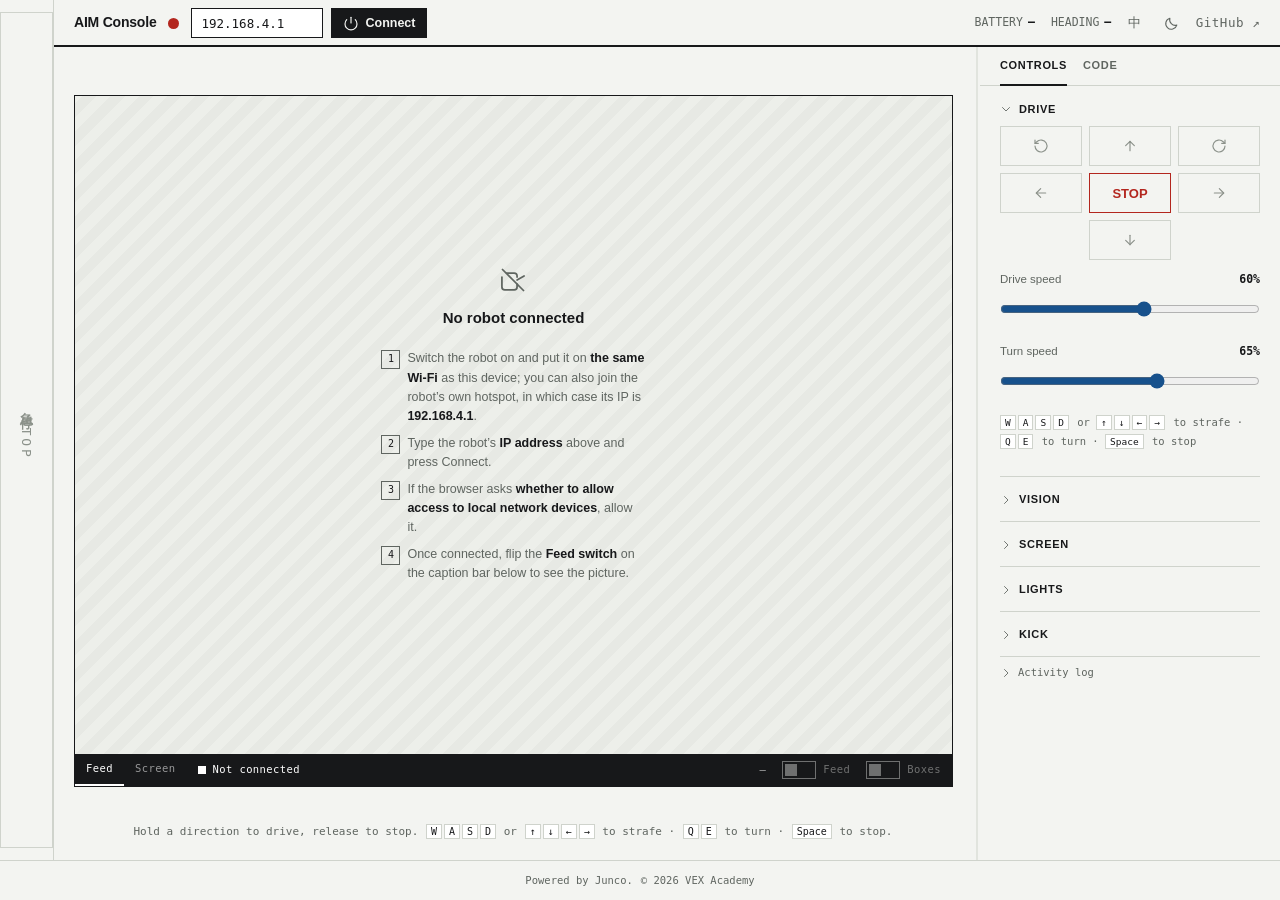
==== index.html @ 2e4348bf "feat: 连接状态改用状态球显示 - 11px 状态球：红=断开、黄闪=连接中、绿=已连接，新增 --wait / --ok token - 文字移入 .sr 视觉隐藏并同步到 title，读屏与悬" ====
<!DOCTYPE html>
<html lang="zh-CN">
<meta charset="utf-8">
<meta name="viewport" content="width=device-width, initial-scale=1, viewport-fit=cover">
<title>AIM 控制台</title>
<meta name="description" content="浏览器直连 VEX AIM 机器人的局域网控制台，无需服务器。">
<link rel="icon" href="data:image/svg+xml,<svg xmlns='http://www.w3.org/2000/svg' viewBox='0 0 16 16'><rect width='16' height='16' fill='%23F3F4F1'/><rect x='2.5' y='3.5' width='11' height='8' fill='none' stroke='%2317181A'/><rect x='2.5' y='11.5' width='11' height='2' fill='%2317518C'/></svg>">

<script>
  /* Stamped before the first paint, so the page never flashes the wrong stock. The
     stored choice wins; with none, the system preference decides. */
  try {
    document.documentElement.dataset.theme = localStorage.getItem('aimTheme')
      || (matchMedia('(prefers-color-scheme: dark)').matches ? 'dark' : 'light');
  } catch (e) { document.documentElement.dataset.theme = 'light'; }
</script>

<link rel="stylesheet" href="css/base.css">
<link rel="stylesheet" href="css/header.css">
<link rel="stylesheet" href="css/plate.css">
<link rel="stylesheet" href="css/rail.css">
<link rel="stylesheet" href="css/responsive.css">

<svg width="0" height="0" style="position:absolute" aria-hidden="true"><defs>
  <g id="i-arrow"><path d="M12 19V5"/><path d="M5.5 11.5 12 5l6.5 6.5"/></g>
  <g id="i-ccw"><path d="M3 12a9 9 0 1 0 2.64-6.36L3 8"/><path d="M3 3v5h5"/></g>
  <g id="i-cw"><path d="M21 12a9 9 0 1 1-2.64-6.36L21 8"/><path d="M21 3v5h-5"/></g>
  <g id="i-video"><rect x="2.5" y="6" width="13" height="12" rx="2.5"/><path d="m21.5 8.5-6 3.5 6 3.5z"/></g>
  <g id="i-video-off"><path d="M15.5 15.5V18a2.5 2.5 0 0 1-2.5 2.5H5A2.5 2.5 0 0 1 2.5 18V9.5"/>
    <path d="M6.5 6h6.5A2.5 2.5 0 0 1 15.5 8.5v1"/><path d="m21.5 8.5-6 3.5"/><path d="M3 3l18 18"/></g>
  <g id="i-power"><path d="M12 3.5v8.5"/><path d="M18.4 7a9 9 0 1 1-12.8 0"/></g>
  <g id="i-zap"><path d="M13 2.5 4.5 14H11l-.5 7.5L19 10h-6.5z"/></g>
  <g id="i-bulb"><path d="M9.5 18.5h5"/><path d="M10.5 21.5h3"/>
    <path d="M12 2.5a6 6 0 0 0-3.4 10.9c.5.4.9 1 .9 1.7v.4h5v-.4c0-.7.4-1.3.9-1.7A6 6 0 0 0 12 2.5z"/></g>
  <g id="i-chevron"><path d="m9 5 7 7-7 7"/></g>
  <g id="i-play"><path d="M6.5 4.5 19 12 6.5 19.5z"/></g>
  <g id="i-copy"><rect x="9" y="9" width="11.5" height="11.5" rx="2"/>
    <path d="M15 6.5V5.5a2 2 0 0 0-2-2H5.5a2 2 0 0 0-2 2V13a2 2 0 0 0 2 2h1"/></g>
  <g id="i-expand"><path d="M14.5 3.5h6v6"/><path d="M20.5 3.5 13 11"/>
    <path d="M9.5 20.5h-6v-6"/><path d="M3.5 20.5 11 13"/></g>
  <g id="i-shrink"><path d="M20.5 9.5h-6v-6"/><path d="M14.5 9.5 21.5 2.5"/>
    <path d="M3.5 14.5h6v6"/><path d="M9.5 14.5 2.5 21.5"/></g>
  <g id="i-moon"><path d="M20.5 14.6A9 9 0 0 1 9.4 3.5a9 9 0 1 0 11.1 11.1z"/></g>
  <g id="i-sun"><circle cx="12" cy="12" r="4.3"/><path d="M12 2.5v2.2M12 19.3v2.2"/>
    <path d="M2.5 12h2.2M19.3 12h2.2"/><path d="M5.3 5.3l1.6 1.6M17.1 17.1l1.6 1.6"/>
    <path d="M18.7 5.3l-1.6 1.6M6.9 17.1l-1.6 1.6"/></g>
  <g id="i-warn"><path d="M12 3.5 1.8 20.5h20.4z"/><path d="M12 9.5v5"/><path d="M12 17.6v.1"/></g>
</defs></svg>

<div class="alert" id="alert" role="alert">
  <svg viewBox="0 0 24 24"><use href="#i-warn"/></svg>
  <div id="alertBody"></div>
</div>

<div class="sheet">
  <div class="shoulder">
    <button id="estop" class="need" disabled aria-label="急停：立即停止所有运动">
      <span data-i18n-keep>急停</span><u data-i18n-keep>STOP</u>
    </button>
  </div>

  <div class="page">
    <header>
      <span class="title">AIM 控制台</span>
      <span class="ball" id="stateBall" role="status" title="未连接"><span class="sr" id="stateText">未连接</span></span>

      <div class="field">
        <span class="host" id="hostLabel"></span>
        <input type="text" id="ip" placeholder="192.168.4.1" value="192.168.4.1"
               inputmode="decimal" autocomplete="off" spellcheck="false" aria-label="机器人 IP 地址">
        <button class="btn solid" id="connect"><svg class="icon" viewBox="0 0 24 24"><use href="#i-power"/></svg>连接</button>
        <button class="btn quiet" id="disconnect" disabled>断开</button>
      </div>

      <div class="readout">
        <span class="m"><u>电量</u><b id="battery">—</b></span>
        <span class="m"><u>朝向</u><b id="heading">—</b></span>
      </div>

      <button class="hbtn" id="langBtn" type="button">EN</button>
      <button class="hbtn" id="themeBtn" type="button">
        <svg class="icon" viewBox="0 0 24 24"><use href="#i-moon" id="themeIcon"/></svg></button>
      <a class="ghl" href="https://github.com/junco-liu/AIM_Websocket_online"
         target="_blank" rel="noopener noreferrer">GitHub ↗</a>
    </header>

    <div class="cols" id="cols">
      <div class="plateWrap">
        <!-- The plate and its readout share one row while there is width for both,
             and stack when there is not. -->
        <div class="stage">
          <div class="stageArea">
            <div class="plateBox">
              <div class="figure">
                <img id="view" alt="机器人摄像头实时画面">
                <div class="ph">
                  <svg viewBox="0 0 24 24"><use href="#i-video-off"/></svg>
                  <p id="phTitle">尚未连接机器人</p>
                  <p id="phHint">确认设备与机器人在同一局域网，输入 IP 后点击「连接」。</p>
                  <ol class="steps">
                    <li data-i18n-html="steps-1">把机器人开机，让它和这台设备连到<b>同一个 Wi-Fi</b>；
                        也可以直接连机器人自己的热点，此时 IP 是 <b>192.168.4.1</b>。</li>
                    <li data-i18n-html="steps-2">在上方填入机器人的 <b>IP 地址</b>，按「连接」。</li>
                    <li data-i18n-html="steps-3">浏览器若询问<b>是否允许访问本地网络设备</b>，请点允许。</li>
                    <li data-i18n-html="steps-4">连上后拨动下方图注条里的<b>「画面」开关</b>，即可看到实时画面。</li>
                  </ol>
                </div>
                <svg id="vlay" viewBox="0 0 320 240" preserveAspectRatio="xMidYMid meet"
                     aria-hidden="true"></svg>
                <div class="scr">
                  <div class="scrBox">
                    <canvas id="scrCv"></canvas>
                    <img id="emoView" alt="">
                    <div class="emoLbl" id="emoLbl"></div>
                    <svg id="scrMask" viewBox="0 0 240 240" aria-hidden="true">
                      <defs>
                        <pattern id="hatch" width="7" height="7" patternUnits="userSpaceOnUse"
                                 patternTransform="rotate(45)">
                          <rect width="7" height="7" fill="#00000073"/>
                          <line x1="0" y1="0" x2="0" y2="7" stroke="#FFFFFF38" stroke-width="3.5"/>
                        </pattern>
                        <mask id="corners">
                          <rect width="240" height="240" fill="#fff"/>
                          <circle cx="120" cy="120" r="120" fill="#000"/>
                        </mask>
                      </defs>
                      <rect width="240" height="240" fill="url(#hatch)" mask="url(#corners)"/>
                      <circle cx="120" cy="120" r="119.5" fill="none" stroke="#FFFFFF4D"/>
                      <path d="M120 110v20M110 120h20" stroke="#FFFFFF4D"/>
                    </svg>
                  </div>
                </div>
              </div>
              <div class="capbar">
                <div class="tabs" role="tablist">
                  <button class="tab on" id="tabCam" role="tab" aria-selected="true">画面</button>
                  <button class="tab" id="tabScr" role="tab" aria-selected="false">屏幕</button>
                </div>
                <span class="mark"><i></i><span id="capState">未连接</span></span>
                <span class="sp camOnly" id="capMeta">—</span>
                <span class="sp" id="scrMeta" hidden>240 × 240 · 可见区 r=120</span>
                <label class="camSwitch camOnly">
                  <input type="checkbox" id="camToggle" class="need" role="switch"
                         disabled aria-label="摄像头画面开关">
                  <span class="track"><span class="knob"></span></span>
                  <span>画面</span>
                </label>
                <label class="camSwitch camOnly">
                  <input type="checkbox" id="vToggle" class="need" role="switch"
                         disabled aria-label="AI 视觉标注开关">
                  <span class="track"><span class="knob"></span></span>
                  <span>标注</span>
                </label>
              </div>
            </div>
          </div>

          <!-- Only on screen while 标注 is on: with the annotation off there is nothing
               to read, and the plate keeps every pixel it had. -->
          <section class="vpanel" id="vpanel" aria-label="视觉信息">
            <div class="vhead">
              <h2>视觉 <u>VISION</u></h2>
              <button class="vtog" id="vtog" aria-expanded="false">
                <span id="vcount">目标 0</span>
                <span class="von">收拢</span><span class="voff">展开</span>
                <svg class="icon" viewBox="0 0 24 24"><use href="#i-chevron"/></svg>
              </button>
            </div>
            <!-- One row per object, area first. Which columns are on show is the panel's
                 width's business, not JavaScript's — every cell is always rendered. -->
            <div class="vlist" id="vlist">
              <div class="vrow vh">
                <i></i><span class="nm">目标</span><span class="cen">中心 X, Y</span>
                <span class="org">原点 X, Y</span><span class="size">宽 × 高</span>
                <span class="bear">方位</span><span class="rot">旋转</span><span class="sco">置信</span>
              </div>
              <div id="vrows"></div>
            </div>
            <p class="vempty" id="vempty">没有识别到目标。</p>
          </section>
        </div>
        <p class="figno" data-i18n-html="figno">
          按住方向键即走，松开即停。<kbd>W</kbd><kbd>A</kbd><kbd>S</kbd><kbd>D</kbd> 或 <kbd>↑</kbd><kbd>↓</kbd><kbd>←</kbd><kbd>→</kbd> 平移 · <kbd>Q</kbd><kbd>E</kbd> 转向 · <kbd>空格</kbd> 急停。
        </p>
      </div>

      <button class="split" id="split" role="separator" aria-orientation="vertical"
              aria-label="拖动调整控制栏宽度" aria-valuemin="240" aria-valuemax="640"
              aria-valuenow="300"></button>

      <div class="rail">
        <div class="railtabs" role="tablist" aria-label="控制栏内容">
          <button class="rtab on" id="rtCtl" role="tab" aria-selected="true">控制</button>
          <button class="rtab" id="rtPy" role="tab" aria-selected="false">代码</button>
        </div>

        <details class="grp drive" open>
          <summary><svg class="icon" viewBox="0 0 24 24"><use href="#i-chevron"/></svg><h2>移动 <u>DRIVE</u></h2></summary>
          <div class="pad">
            <button class="btn need" disabled data-spin="-1" aria-label="左转"><svg class="icon" viewBox="0 0 24 24"><use href="#i-ccw"/></svg></button>
            <button class="btn need" disabled data-go="0" aria-label="前进"><svg class="icon" viewBox="0 0 24 24"><use href="#i-arrow"/></svg></button>
            <button class="btn need" disabled data-spin="1" aria-label="右转"><svg class="icon" viewBox="0 0 24 24"><use href="#i-cw"/></svg></button>
            <button class="btn need" disabled data-go="-90" aria-label="左平移"><svg class="icon" viewBox="0 0 24 24" style="transform:rotate(-90deg)"><use href="#i-arrow"/></svg></button>
            <button class="btn stop need" disabled data-halt aria-label="停止">停</button>
            <button class="btn need" disabled data-go="90" aria-label="右平移"><svg class="icon" viewBox="0 0 24 24" style="transform:rotate(90deg)"><use href="#i-arrow"/></svg></button>
            <button class="btn need" disabled data-go="180" aria-label="后退"><svg class="icon" viewBox="0 0 24 24" style="transform:rotate(180deg)"><use href="#i-arrow"/></svg></button>
          </div>
          <div class="meter">
            <div class="lab"><label for="speed">移动速度</label><b id="speedv">60%</b></div>
            <input type="range" id="speed" min="10" max="100" step="5" value="60">
          </div>
          <div class="meter">
            <div class="lab"><label for="turn">转向速度</label><b id="turnv">65%</b></div>
            <input type="range" id="turn" min="10" max="100" step="5" value="65">
          </div>
          <p class="keys" data-i18n-html="keys-drive">
            <kbd>W</kbd><kbd>A</kbd><kbd>S</kbd><kbd>D</kbd> 或 <kbd>↑</kbd><kbd>↓</kbd><kbd>←</kbd><kbd>→</kbd> 平移 · <kbd>Q</kbd><kbd>E</kbd> 转向 · <kbd>空格</kbd> 急停
          </p>
        </details>

        <details class="grp">
          <summary><svg class="icon" viewBox="0 0 24 24"><use href="#i-chevron"/></svg><h2>视觉 <u>VISION</u></h2></summary>
          <div class="sigs" id="sigs"></div>
          <p class="keys" data-i18n-html="keys-vision">取消勾选会关掉机器人端对应检测，从源头少发数据；
            标注不依赖画面，关掉视频流也能看。</p>
        </details>

        <details class="grp" id="grpScreen">
          <summary><svg class="icon" viewBox="0 0 24 24"><use href="#i-chevron"/></svg><h2>屏幕 <u>SCREEN</u></h2></summary>
          <div class="seg">
            <button class="segb on" id="mPen">画笔</button>
            <button class="segb" id="mImg">图片</button>
            <button class="segb" id="mEmo">表情</button>
          </div>

          <div class="forPen">
            <div class="lightRow" style="margin-top:7px">
              <select id="penTool" aria-label="工具">
                <option value="pen">画笔</option>
                <option value="eraser">橡皮</option>
              </select>
              <input type="color" id="penColor" value="#FFFFFF" aria-label="笔色">
            </div>
            <div class="meter">
              <div class="lab"><label for="penW">笔宽</label><b id="penWv">3 px</b></div>
              <input type="range" id="penW" min="1" max="16" step="1" value="3">
            </div>
            <p class="keys" data-i18n-html="keys-pen">在图版上直接画，抬笔即发。未连接时只在本地画。</p>
          </div>

          <div class="forImg">
            <div class="row2" style="margin-top:7px">
              <button class="btn" id="pick">选择图片</button>
              <button class="btn" id="fit">复位</button>
            </div>
            <input type="file" id="file" accept="image/*" hidden>
            <div class="meter">
              <div class="lab"><label for="nCol">颜色数</label><b id="nColv">8</b></div>
              <input type="range" id="nCol" min="2" max="32" step="1" value="8">
            </div>
            <div class="meter">
              <div class="lab"><label for="zoom">缩放</label><b id="zoomv">100%</b></div>
              <input type="range" id="zoom" min="100" max="400" step="5" value="100">
            </div>
            <p class="cost" id="cost">选一张图片。拖动图版可平移。</p>
            <div class="row2">
              <button class="btn need" id="scrSend" disabled>发送</button>
              <button class="btn" id="scrStop" disabled>取消</button>
            </div>
          </div>

          <div class="forEmo">
            <div class="seg" id="looks" style="margin-top:9px">
              <button class="segb on" data-look="0">正面</button>
              <button class="segb" data-look="1">向左</button>
              <button class="segb" data-look="2">向右</button>
            </div>
            <div class="emos" id="emos"></div>
            <button class="btn need" id="emoOff" disabled style="width:100%;margin-top:7px">隐藏表情</button>
            <p class="keys" data-i18n-html="keys-emoji">表情盖在绘制内容之上。画笔、图片、清屏会先自动隐藏表情，
              否则命令发出去了屏幕也不动。</p>
          </div>

          <div class="row2" style="margin-top:11px">
            <input type="color" id="bgColor" value="#000000" aria-label="背景色">
            <button class="btn need" id="scrClear" disabled>清屏</button>
          </div>

          <p class="cost" id="scrProg" role="status" hidden></p>
          <div class="bar" id="scrBar" hidden><i id="barFill"></i></div>
        </details>

        <details class="grp">
          <summary><svg class="icon" viewBox="0 0 24 24"><use href="#i-chevron"/></svg><h2>灯光 <u>LIGHT</u></h2></summary>
          <div class="lightRow">
            <select id="led" class="need" disabled aria-label="选择灯珠">
              <option value="all">全部灯珠</option>
              <option value="light1">灯珠 1</option><option value="light2">灯珠 2</option>
              <option value="light3">灯珠 3</option><option value="light4">灯珠 4</option>
              <option value="light5">灯珠 5</option><option value="light6">灯珠 6</option>
            </select>
            <input type="color" id="color" class="need" disabled value="#17518C" aria-label="灯光颜色">
          </div>
          <div class="row2" style="margin-top:7px">
            <button class="btn need" id="ledOn" disabled>
              <svg class="icon" viewBox="0 0 24 24"><use href="#i-bulb"/></svg>点亮</button>
            <button class="btn need" id="ledOff" disabled>熄灭</button>
          </div>
        </details>

        <details class="grp">
          <summary><svg class="icon" viewBox="0 0 24 24"><use href="#i-chevron"/></svg><h2>踢球 <u>KICK</u></h2></summary>
          <div class="row3">
            <button class="btn need" disabled data-cmd="kick_soft">轻</button>
            <button class="btn need" disabled data-cmd="kick_medium">中</button>
            <button class="btn need" disabled data-cmd="kick_hard">
              <svg class="icon" viewBox="0 0 24 24"><use href="#i-zap"/></svg>重</button>
          </div>
        </details>

        <details class="log">
          <summary><svg class="icon" viewBox="0 0 24 24"><use href="#i-chevron"/></svg>活动日志</summary>
          <pre id="log"></pre>
        </details>

        <div class="pypanel" id="pyPanel">
          <div class="pybar">
            <button class="btn" id="pyRun" disabled>
              <svg class="icon" viewBox="0 0 24 24"><use href="#i-play"/></svg>运行</button>
            <button class="btn stop" id="pyStop" disabled>停止</button>
            <select id="pyEg" aria-label="官方示例" title="载入官方示例">
              <option value="">示例…</option>
              <option value="move_and_stop">移动与停止</option>
              <option value="angled_moving">斜向移动</option>
              <option value="colorful_square">彩色方形</option>
              <option value="odometry">里程计</option>
              <option value="move_at_until">持续移动</option>
              <option value="emoji_reaction">表情反应</option>
            </select>
            <span class="pystate" id="pyState">首次切到这里会下载 Python 运行时</span>
            <button class="btn ico" id="pyFull" title="全屏" aria-label="全屏" aria-pressed="false">
              <svg class="icon" viewBox="0 0 24 24"><use href="#i-expand" id="pyFullIcon"/></svg></button>
          </div>

          <div class="editor">
            <div class="gut" id="pyGut" aria-hidden="true">1</div>
            <div class="cw">
              <button class="btn quiet" id="pyCopy" title="复制代码" aria-label="复制代码">
                <svg class="icon" viewBox="0 0 24 24"><use href="#i-copy"/></svg></button>
              <pre id="pyHi" aria-hidden="true"></pre>
              <textarea id="pyCode" spellcheck="false" autocapitalize="off" autocorrect="off"
                    autocomplete="off" aria-label="Python 代码"># Project:      Move and Stop
# Description:  This project moves the robot forward 300 mm and plays
#               the "complete" sound once it has completed movement

robot.move_for(300, 0)
robot.sound.play(COMPLETE)
</textarea>
            </div>
          </div>

          <ul class="pyac" id="pyAc" role="listbox" aria-label="代码补全" hidden></ul>

          <button class="vsplit" id="vsplit" role="separator" aria-orientation="horizontal"
                  aria-label="拖动调整控制台高度" aria-valuemin="60" aria-valuemax="600"
                  aria-valuenow="150"></button>

          <pre id="pyLog"></pre>
        </div>
      </div>
    </div>
  </div>
</div>

<footer class="site-footer">
  <div class="footer-line">
    <span>Powered by Junco.</span>
    <span>© 2026 VEX Academy</span>
  </div>
</footer>

<script src="js/i18n.js"></script>
<script src="js/core.js"></script>
<script src="js/screen.js"></script>
<script src="js/control.js"></script>
<script src="js/robot.js"></script>
<script src="js/python.js"></script>
<script src="js/prefs.js"></script>
<script src="js/startup.js"></script>
</html>
---- css/base.css ----
/* ══ 图版与页边 · Plate & Margin ══════════════════════════════════
   The page is a printed manual. The camera feed is a plate: a bordered
   figure with a solid caption bar. Groups rank by a hanging head and a
   full rule — never a card. Colour is quarantined: one press blue, plus
   a red reserved entirely for the stop. Light by default, because the room is —
   the dark set below is the same manual printed on dark stock, not a new design.
   ═════════════════════════════════════════════════════════════════ */
:root {
  --paper:  #F3F4F1;   /* cool uncoated stock, deliberately not warm cream */
  --plate:  #E7E9E4;
  --plate-2:#EDEFEA;   /* the hatch that marks the screen's invisible corners */
  --ink:    #17181A;
  --ink-2:  #000000;   /* the pressed extreme of ink */
  --ink2:   #5F6560;   /* 5.5:1 on paper */
  --rule:   #CFD3CC;
  --rule-2: #E2E5DF;
  --press:  #17518C;   /* the only press colour */
  --stop:   #B3261E;   /* reserved for the stop, nothing else */
  --stop-2: #8E1D17;
  --ok:     #2E7D4F;   /* reserved for the link being up, nothing else */
  --wait:   #C58A00;   /* and for the link being attempted */
  --off:    #8B918A;   /* disabled text — 3.4:1, off but still readable */
  --field:  #FFFFFF;   /* anything you can type into */
  --ph:     #9BA09A;
  --sel:    #C9DAEC;
  --shadow: #17181A1F;
  --code-str: #3E6B2F; /* code is its own surface; one hue beyond the pair */

  /* The caption bar is a solid dark bar with light type in BOTH themes. It does not
     invert with ink/paper, because the whites printed on it are fixed. */
  --cap-bg: #17181A;
  --cap-ink: #F3F4F1;

  /* the mixed-content / LNA notice, the one warm thing on the page */
  --warn-bg: #FBF3D8;
  --warn-rule: #D8C88A;
  --warn-ink: #5A4A16;
  --warn-b: #3F340D;
  --warn-tint: #00000010;

  --s1:4px; --s2:8px; --s3:12px; --s4:16px; --s5:20px; --s6:24px;
  --rail: 300px;  /* the drags rewrite these two, nothing else */
  --pylog: 150px;
  --tap: 40px;
  --capH: 32px;   /* fixed, so the plate can reserve it exactly */
  --fast: 130ms cubic-bezier(.2,.8,.3,1);

  --sans: -apple-system, BlinkMacSystemFont, "Segoe UI", "PingFang SC",
          "Hiragino Sans GB", "Microsoft YaHei", Roboto, sans-serif;
  --mono: ui-monospace, "SF Mono", "Cascadia Mono", Consolas, monospace;
}

/* Same roles, dark stock. data-theme is stamped by the inline script in <head> from the
   stored choice, or from prefers-color-scheme when there is none — so there is one block
   here rather than a media query and an override that have to agree. */
:root[data-theme="dark"] {
  --paper:  #16181A;
  --plate:  #1F2225;
  --plate-2:#26292C;
  --ink:    #E8EAE6;
  --ink-2:  #FFFFFF;
  --ink2:   #A0A6A0;   /* 7.4:1 on paper */
  --rule:   #383D3F;
  --rule-2: #2A2E30;
  --press:  #6FA8DC;   /* lifted, or it disappears into the stock */
  --stop:   #FF6B60;
  --stop-2: #FF8A80;
  --ok:     #5CC98A;
  --wait:   #E8B84B;
  --off:    #6E7470;   /* 3.8:1, off but still readable */
  --field:  #0F1113;
  --ph:     #666C68;
  --sel:    #2C4A66;
  --shadow: #00000066;
  --code-str: #8FC97A;
  --cap-bg: #2E3235;   /* still a bar, just lifted off the stock */
  --cap-ink: #F3F4F1;
  --warn-bg: #2B2410;
  --warn-rule: #5C4E1E;
  --warn-ink: #E8D9A0;
  --warn-b: #F5E9BE;
  --warn-tint: #FFFFFF14;
}

* { box-sizing: border-box; }
html { color-scheme: light; }
:root[data-theme="dark"] { color-scheme: dark; }   /* scrollbars and native controls too */

body {
  margin: 0; min-height: 100dvh;
  display: grid; grid-template-rows: auto 1fr;
  background: var(--paper); color: var(--ink);
  font: 400 13.5px/1.55 var(--sans);
  -webkit-font-smoothing: antialiased;
  caret-color: var(--press);
  overscroll-behavior: none;
}

::selection { background: var(--sel); color: var(--ink); }
:focus-visible { outline: 2px solid var(--press); outline-offset: 2px; }

* { scrollbar-width: thin; scrollbar-color: var(--rule) transparent; }
*::-webkit-scrollbar { width: 10px; height: 10px; }
*::-webkit-scrollbar-thumb {
  background: var(--rule); border: 3px solid transparent; background-clip: content-box;
}

/* ── mixed-content / LNA notice ─────────────────────────── */
.alert {
  display: none; gap: var(--s3); align-items: flex-start;
  padding: var(--s3) var(--s5);
  background: var(--warn-bg); border-bottom: 1px solid var(--warn-rule);
  font-size: 13.5px; line-height: 1.55; color: var(--warn-ink);
}
.alert.show { display: flex; }
.alert svg { width: 17px; height: 17px; flex: none; margin-top: 2px;
  stroke: currentColor; fill: none; stroke-width: 1.75; stroke-linecap: round; stroke-linejoin: round; }
.alert b { color: var(--warn-b); font-weight: 650; }
.alert ol { margin: var(--s2) 0 0; padding-left: 1.25em; }
.alert code { background: var(--warn-tint); padding: 1px 5px; font: 400 12.5px/1 var(--mono); }

/* ── sheet: shoulder + page ─────────────────────────────── */
.sheet { display: grid; grid-template-columns: 54px minmax(0,1fr); min-height: 0; }

/* The shoulder is the stop. A permanent edge strip has to earn its width;
   an always-reachable emergency stop does, a printed section index does not. */
.shoulder {
  border-right: 1px solid var(--rule);
  background: var(--paper);
  display: grid; place-items: center; padding: var(--s3) 0;
}
#estop {
  width: 100%; height: 100%; padding: var(--s4) 0;
  background: transparent; cursor: pointer;
  border: 1px solid var(--stop);
  /* align-content, not just place-items: two auto rows in a full-height grid would each
     take half the strip and fling the halves to the ends — they are one label */
  display: grid; place-items: center; align-content: center; gap: var(--s2);
  color: var(--stop); -webkit-tap-highlight-color: transparent;
  transition: background var(--fast), color var(--fast);
}
#estop span {
  writing-mode: vertical-rl; text-orientation: upright;
  font: 700 13px/1 var(--sans); letter-spacing: .32em;
}
/* set at the Chinese label's size, not under it: both halves are always on show, so
   neither is the other's footnote */
#estop u { text-decoration: none; writing-mode: vertical-rl;
  font: 500 13px/1 var(--mono); letter-spacing: .22em; }
#estop:hover:not(:disabled) { background: var(--stop); color: #fff; }
#estop:active:not(:disabled) { background: var(--stop-2); color: #fff; }
#estop:disabled { border-color: var(--rule); color: var(--off); cursor: not-allowed; }

.page { display: flex; flex-direction: column; min-width: 0; }
---- css/header.css ----
/* ── head rule ──────────────────────────────────────────── */
header {
  display: flex; align-items: center; gap: var(--s4);
  padding: var(--s3) var(--s5) 11px;
  border-bottom: 2px solid var(--ink);
  flex-wrap: wrap;
}
.title { font-size: 15px; font-weight: 650; letter-spacing: -.015em; }
/* The link's state is a colour, not a word: red while there is no link, the press blue
   blinking (the caption bar's own tick) while it tries, green once it is up. The word
   itself stays in the markup for screen readers and rides the ball's tooltip. */
.ball { width: 11px; height: 11px; flex: none; border-radius: 50%;
  background: var(--stop); transition: background var(--fast); }
body.busy .ball { background: var(--wait); animation: tick 1.2s steps(2) infinite; }
body.live .ball { background: var(--ok); }
.sr { position: absolute; width: 1px; height: 1px; margin: -1px; padding: 0;
  overflow: hidden; clip-path: inset(50%); white-space: nowrap; }

.field { display: flex; align-items: center; gap: var(--s2); }
.host { display: none; font: 400 13.5px/1 var(--mono); font-variant-numeric: tabular-nums; }
body.live .host { display: inline-block; }
body.live #ip, body.live #connect { display: none; }
/* nothing to hang up on until there is a link — disabled, it was only furniture */
#disconnect { display: none; }
body.live #disconnect, body.busy #disconnect { display: inline-flex; }

.readout { margin-left: auto; display: flex; align-items: baseline; gap: var(--s5); }
.readout .m { font: 500 12px/1 var(--mono); font-variant-numeric: tabular-nums; }
.readout .m u { text-decoration: none; color: var(--ink2); font-weight: 400; margin-right: 5px; }

/* the repo link is a colophon note, not a control — same mono voice as the readout */
.ghl { font: 400 12.5px/1 var(--mono); letter-spacing: .04em; color: var(--ink2);
  text-decoration: none; white-space: nowrap; }
.ghl:hover { color: var(--press); text-decoration: underline; }

/* preference buttons: chrome, not controls — same weight as the repo link beside them */
.hbtn { appearance: none; background: none; border: 0; padding: 3px 5px; cursor: pointer;
  display: inline-flex; align-items: center; gap: 4px;
  font: 400 12.5px/1 var(--mono); letter-spacing: .04em; color: var(--ink2);
  -webkit-tap-highlight-color: transparent; transition: color var(--fast); }
.hbtn:hover { color: var(--press); }
.hbtn .icon { width: 15px; height: 15px; }
.hbtn:focus-visible { outline: 2px solid var(--press); outline-offset: 1px; }

/* ── controls, printed rather than styled ───────────────── */
input[type=text] {
  width: 150px; height: var(--tap); padding: 0 11px;
  font: 400 13.5px/1 var(--mono); font-variant-numeric: tabular-nums;
  color: var(--ink); background: var(--field);
  border: 1px solid var(--ink); border-radius: 0;
  transition: box-shadow var(--fast);
}
input[type=text]:focus { outline: none; box-shadow: inset 0 -2px 0 var(--press); }
input[type=text]:disabled { color: var(--ink2); background: var(--plate); border-color: var(--rule); }
input::placeholder { color: var(--ph); }

.btn {
  height: var(--tap); padding: 0 13px;
  display: inline-flex; align-items: center; justify-content: center; gap: 6px;
  font: 550 13px/1 var(--sans); color: var(--ink);
  background: var(--paper); border: 1px solid var(--ink); border-radius: 0;
  cursor: pointer; white-space: nowrap;
  -webkit-tap-highlight-color: transparent;
  transition: background var(--fast), color var(--fast), border-color var(--fast);
}
.btn:hover:not(:disabled) { background: var(--ink); color: var(--paper); }
.btn:active:not(:disabled) { background: var(--ink-2); }
.btn:disabled { border-color: var(--rule); color: var(--off); cursor: not-allowed; background: var(--paper); }

.btn.solid { background: var(--ink); color: var(--paper); }
.btn.solid:hover:not(:disabled) { background: var(--press); border-color: var(--press); }
.btn.solid:disabled { background: var(--paper); color: var(--off); }

.btn.quiet { border-color: var(--rule); color: var(--ink2); }
.btn.quiet:hover:not(:disabled) { background: var(--ink); border-color: var(--ink); color: var(--paper); }

.btn.stop { border-color: var(--stop); color: var(--stop); font-weight: 650; }
.btn.stop:hover:not(:disabled) { background: var(--stop); border-color: var(--stop); color: #fff; }

.icon { width: 16px; height: 16px; flex: none; stroke: currentColor; fill: none;
        stroke-width: 1.75; stroke-linecap: round; stroke-linejoin: round; }
---- css/plate.css ----
/* ── columns ────────────────────────────────────────────── */
/* The rail's width is the reader's, not a constant: a page with the code editor
   open wants a wide margin, one that's just driving wants none. --rail is the
   only thing the drag writes. */
.cols { display: grid; grid-template-columns: minmax(0,1fr) 7px var(--rail); flex: 1; min-height: 0; }

/* the splitter draws the rule the rail used to own, with a fat invisible grab target */
.split { appearance: none; background: none; border: 0; padding: 0;
  position: relative; cursor: col-resize; touch-action: none;
  -webkit-tap-highlight-color: transparent; }
.split::before { content: ''; position: absolute; top: 0; bottom: 0; left: 50%;
  width: 1px; background: var(--rule); transform: translateX(-50%);
  transition: background var(--fast), width var(--fast); }
.split:hover::before, .split:focus-visible::before, body.dragging .split::before {
  background: var(--press); width: 2px; }
.split:focus-visible { outline: none; }
body.dragging { user-select: none; }   /* the cursor is set from the splitter itself */
/* the plate must not fight the pointer while the rule is being dragged over it */
body.dragging .figure, body.dragging #scrCv { pointer-events: none; }

/* ── the plate ──────────────────────────────────────────── */
.plateWrap { padding: var(--s5); display: flex; flex-direction: column;
  min-width: 0; min-height: 0; container-type: inline-size; }
.stage { flex: 1; min-height: 0; display: flex; flex-direction: column; }
.stageArea { display: grid; place-items: center; min-height: 0; }
.plateBox {
  border: 1px solid var(--ink);
  width: 100%; max-width: 760px;
}
.figure { position: relative; aspect-ratio: 4/3; background: var(--plate); overflow: hidden; }
#view { width: 100%; height: 100%; object-fit: contain; display: block; background: #0d0f0e; }
body:not(.streaming) #view { display: none; }

/* caption bar: ink when idle, press blue when the feed is live —
   the bar's fill is the state, not a coloured dot */
.capbar {
  background: var(--cap-bg); color: var(--cap-ink);
  display: flex; align-items: center; gap: var(--s3);
  height: var(--capH); padding: 0 11px;
  font: 500 10.5px/1 var(--mono); letter-spacing: .04em;
  transition: background var(--fast);
}
body.streaming .capbar { background: var(--press); }
.capbar .mark { display: flex; align-items: center; gap: 6px; color: #fff; }
.capbar .mark i { width: 8px; height: 8px; background: currentColor; display: block; }
body.streaming .capbar .mark i { animation: tick 1.6s steps(2) infinite; }
@keyframes tick { 50% { opacity: .3; } }
.capbar .sp { margin-left: auto; color: #ffffffa8; }

/* The feed switch lives on the caption bar: the control and the state readout
   are the same object, attached to the picture it governs. Square, because
   nothing in this world is round — a panel slide switch, not an iOS pill. */
.camSwitch {
  display: flex; align-items: center; gap: 7px;
  height: 100%; padding-left: var(--s1);
  cursor: pointer; color: inherit; -webkit-tap-highlight-color: transparent;
}
.camSwitch input { position: absolute; width: 1px; height: 1px; opacity: 0; }
.camSwitch .track {
  position: relative; width: 34px; height: 18px; flex: none;
  border: 1px solid currentColor; background: transparent;
  transition: background var(--fast);
}
.camSwitch .knob {
  position: absolute; top: 2px; left: 2px; width: 12px; height: 12px;
  background: currentColor;
  transition: transform 160ms cubic-bezier(.2,.8,.3,1), background var(--fast);
}
.camSwitch input:checked + .track { background: currentColor; }
.camSwitch input:checked + .track .knob { transform: translateX(16px); background: var(--press); }
.camSwitch input:disabled ~ * { opacity: .4; }
.camSwitch:has(input:disabled) { cursor: not-allowed; }
.camSwitch input:focus-visible + .track { outline: 2px solid #fff; outline-offset: 2px; }

/* plate contents while there is no picture */
.ph {
  position: absolute; inset: 0;
  display: grid; place-content: center; justify-items: center; gap: var(--s3);
  padding: var(--s6); text-align: center;
  background: repeating-linear-gradient(-45deg, var(--plate-2) 0 10px, var(--plate) 10px 20px);
}
body.streaming .ph { display: none; }
.ph svg { width: 28px; height: 28px; stroke: var(--ink2); fill: none;
  stroke-width: 1.5; stroke-linecap: round; stroke-linejoin: round; }
#phTitle { margin: 0; font-size: 15px; font-weight: 620; color: var(--ink); }
#phHint  { margin: 0; font-size: 12.5px; color: var(--ink2); max-width: 34ch; }

/* first run: the plate prints the setup steps. Guidance is the plate's
   content, not a tooltip bolted on beside it. */
.steps { display: none; margin: var(--s2) 0 0; padding: 0; list-style: none;
  text-align: left; counter-reset: s; }
body.pristine .steps { display: grid; gap: 7px; }
body.pristine #phHint { display: none; }
.steps li {
  counter-increment: s; position: relative; padding-left: 26px;
  font-size: 12.5px; color: var(--ink2); max-width: 38ch;
}
.steps li::before {
  content: counter(s); position: absolute; left: 0; top: 1px;
  width: 17px; height: 17px; border: 1px solid var(--ink2); color: var(--ink);
  font: 500 10px/15px var(--mono); text-align: center;
}
.steps b { color: var(--ink); font-weight: 600; }

.figno { margin: 9px auto 0; max-width: 760px; width: 100%;
  font: 400 11px/1.5 var(--mono); color: var(--ink2); }
.figno kbd {
  border: 1px solid var(--rule); background: var(--field); padding: 1px 4px; margin: 0 1px;
  font: 500 10px/1 var(--mono); color: var(--ink);
}

/* ── AI vision: annotation over the plate ───────────────── */
/* The SVG shares the frame's 320×240 space, so a box needs no pixel maths —
   preserveAspectRatio lines it up with the object-fit:contain image for free. */
#vlay { position: absolute; inset: 0; width: 100%; height: 100%;
  pointer-events: none; display: none; }
body.vlay #vlay { display: block; }
#vlay text { font: 500 9px var(--mono); paint-order: stroke;
  stroke: #000000B3; stroke-width: 2.6px; stroke-linejoin: round; }

.sigs { display: grid; grid-template-columns: 1fr 1fr; gap: 6px; }
.sig {
  display: flex; align-items: center; gap: 6px; min-width: 0;
  border: 1px solid var(--rule); padding: 0 7px; height: 30px;
  font: 400 11px/1 var(--mono); color: var(--ink2);
  cursor: pointer; -webkit-tap-highlight-color: transparent;
}
.sig input { position: absolute; width: 1px; height: 1px; opacity: 0; }
.sig i { width: 9px; height: 9px; flex: none; opacity: .22; }
.sig span { flex: 1; overflow: hidden; text-overflow: ellipsis; white-space: nowrap; }
.sig b { font: 500 11px/1 var(--mono); color: var(--off); font-variant-numeric: tabular-nums; }
.sig:has(input:checked) { border-color: var(--ink); color: var(--ink); }
.sig:has(input:checked) i { opacity: 1; }
.sig:has(input:checked) b { color: var(--ink); }
.sig:has(input:disabled) { cursor: not-allowed; opacity: .5; }
.sig:has(input:focus-visible) { outline: 2px solid var(--press); outline-offset: 2px; }

/* ── the vision readout ─────────────────────────────────────
   It is the picture's companion, so it lives with the picture, not in the rail — the
   rail is controls only. Two placements, one block: beside the plate while the column
   is wide enough for both, under it when it is not. And it is only on screen while
   标注 is on, so the default view gives up nothing.
   Sorted by area, largest first. The panel never says so and never prints an area —
   the order IS the statement. */
.vpanel { display: none; flex-direction: column; min-height: 0;
  margin-top: 11px; padding-top: 13px; border-top: 1px solid var(--rule);
  max-height: 190px; }                 /* stacked: the plate lends this much, never more */
body.vlay .vpanel { display: flex; }

.vhead { display: flex; align-items: center; gap: var(--s3); flex: none; }
.vhead h2 { margin: 0; display: flex; align-items: baseline; gap: var(--s2);
  font: 650 11px/1 var(--sans); letter-spacing: .06em; text-transform: uppercase; }
.vhead h2 u { text-decoration: none; font: 400 9.5px/1 var(--mono);
  letter-spacing: .1em; color: var(--ink2); }
html[lang="en"] .vhead h2 u { display: none; }   /* it would just repeat the heading */

.vtog { appearance: none; background: none; border: 0; padding: 0; margin-left: auto;
  display: flex; align-items: center; gap: 6px; cursor: pointer;
  font: 400 10.5px/1 var(--mono); color: var(--ink2);
  -webkit-tap-highlight-color: transparent; }
.vtog .von, .vtog .voff { color: var(--off); }
body.vexp .vtog .voff, body:not(.vexp) .vtog .von { display: none; }
.vtog .icon { width: 12px; height: 12px; transition: transform var(--fast); }
body.vexp .vtog .icon { transform: rotate(90deg); }
.vtog:focus-visible { outline: 2px solid var(--press); outline-offset: 2px; }

.vlist { margin-top: 8px; min-height: 0; overflow: auto;
  border-top: 1px solid var(--rule-2);
  container: vlist / inline-size; }     /* the columns answer to this, not to the viewport */
.vrow { display: flex; flex-wrap: nowrap; align-items: center; gap: 3px 7px; height: 23px;
  font: 400 11px/1 var(--mono); font-variant-numeric: tabular-nums; color: var(--ink2); }
#vrows .vrow { border-top: 1px solid var(--rule-2); }
#vrows .vrow:first-child { border-top: 0; }
.vrow i { width: 9px; height: 9px; flex: none; }
.vrow .nm { flex: 1 1 40px; min-width: 40px; color: var(--ink);
  overflow: hidden; text-overflow: ellipsis; white-space: nowrap; }
/* every column is as wide as its own head needs and not a pixel more — that is what
   buys the whole row a single line at 452px of panel */
.vrow .cen, .vrow .org { flex: none; width: 60px; }
.vrow .size { flex: none; width: 56px; }
.vrow .bear, .vrow .rot { flex: none; width: 46px; text-align: right; }
.vrow .sco { flex: none; width: 30px; text-align: right; }
/* the head is one of the rows, so it cannot drift out of step with them */
.vrow.vh { position: sticky; top: 0; z-index: 1; height: 20px;
  background: var(--paper); color: var(--ink); font-size: 10px; letter-spacing: .04em; }
/* hovering a row thickens its box on the plate — see visionRender */
#vrows .vrow:hover { background: var(--rule-2); color: var(--ink); }

/* Collapsed: no row ever wraps or scrolls sideways — a column that does not fit is
   simply not there, and comes back as the panel gets wider. */
body:not(.vexp) .vrow .cen, body:not(.vexp) .vrow .org,
body:not(.vexp) .vrow .rot, body:not(.vexp) .vrow .sco { display: none; }
@container vlist (min-width: 260px) { body:not(.vexp) .vrow .cen { display: block; } }
@container vlist (min-width: 340px) { body:not(.vexp) .vrow .sco { display: block; } }
@container vlist (min-width: 420px) { body:not(.vexp) .vrow .rot { display: block; } }
@container vlist (min-width: 500px) { body:not(.vexp) .vrow .org { display: block; } }

/* Expanded: nothing is dropped. Wide enough and a target is one line; too narrow and
   the overflow wraps to a second, which beats a horizontal scrollbar. */
body.vexp .vrow { flex-wrap: wrap; height: auto; min-height: 23px; padding: 3px 0; }
body.vexp .vrow.vh { padding-bottom: 4px; }

.vempty { margin: 8px 0 0; font: 400 11px/1.6 var(--mono); color: var(--off); }

/* Side by side. The panel takes width from the plate and none of its height, which is
   the whole point: the picture stops shrinking every time a target appears. */
@container (min-width: 660px) {
  .stage { flex-direction: row-reverse; gap: var(--s3); }
  .stageArea { width: auto; }              /* responsive.css sets 100% for the one-column case */
  .vpanel { width: 216px; flex: none; max-height: none;
    margin: 0; padding: 0 var(--s3) 0 0;
    border-top: 0; border-right: 1px solid var(--rule); }
  .vlist { flex: 1; }
}
/* 464 of panel is what a whole row needs on one line; below this, expanded rows wrap */
@container (min-width: 900px) { body.vexp .vpanel { width: 464px; } }

/* ── the robot's screen: a second content for the same plate ─ */
/* 240×240 coordinates, physically a circle of r=120 — the corners are 21% of
   the square and are never visible, so the plate hatches them out. */
.tabs { display: flex; height: 100%; margin-left: -11px; }
.tab {
  appearance: none; background: none; border: 0; border-bottom: 2px solid transparent;
  height: 100%; padding: 0 11px; cursor: pointer;
  font: inherit; letter-spacing: inherit; color: #ffffff8f;
}
.tab.on { color: #fff; border-bottom-color: #fff; }
.tab:focus-visible { outline: 2px solid #fff; outline-offset: -2px; }
body.tab-scr .camOnly { display: none; }

.scr { position: absolute; inset: 0; display: none; place-items: center; }
body.tab-scr .scr { display: grid; }
body.tab-scr .ph, body.tab-scr #view, body.tab-scr #vlay { display: none; }
.scrBox { position: relative; height: 100%; aspect-ratio: 1; max-width: 100%; }
#scrCv { width: 100%; height: 100%; display: block; background: #000;
  image-rendering: pixelated; touch-action: none; cursor: crosshair; }
body.m-img #scrCv { cursor: grab; }
body.m-emo #scrCv { cursor: default; }
/* the emoji is drawn by the robot over everything else on its screen — the plate
   mirrors that by covering the canvas rather than replacing it */
#emoView { position: absolute; inset: 0; width: 100%; height: 100%;
  object-fit: contain; display: none; pointer-events: none; }
.emoLbl { position: absolute; inset: 0; display: none; place-content: center;
  font: 500 14px/1 var(--mono); color: #fff; text-shadow: 0 0 8px #000;
  pointer-events: none; }
body.emo-on #emoView { display: block; }
body.emo-on.emo-nopic #emoView { display: none; }
body.emo-on.emo-nopic .emoLbl { display: grid; }
#scrMask { position: absolute; inset: 0; width: 100%; height: 100%; pointer-events: none; }

.seg { display: grid; grid-auto-flow: column; grid-auto-columns: 1fr; }
.segb {
  appearance: none; background: var(--paper); cursor: pointer;
  border: 1px solid var(--rule); height: 30px; color: var(--ink2);
  font: 400 11px/1 var(--mono);
}
.segb + .segb { border-left: 0; }
.segb.on { background: var(--ink); border-color: var(--ink); color: var(--paper); }
.segb:focus-visible { outline: 2px solid var(--press); outline-offset: 2px; }

body:not(.m-pen) .forPen, body:not(.m-img) .forImg, body:not(.m-emo) .forEmo { display: none; }

/* 36 emoji. Previews come from api.vex.com, so they are missing whenever there is no
   internet — on the robot's own AP, for one — and the tile falls back to its name. */
.emos { display: grid; grid-template-columns: repeat(3, 1fr); gap: 5px;
  max-height: 264px; overflow-y: auto; margin-top: 9px; }
.emo {
  appearance: none; background: var(--paper); border: 1px solid var(--rule);
  padding: 4px 2px 4px; cursor: pointer; min-width: 0;
  display: grid; justify-items: center; align-content: center; gap: 3px;
  font: 400 10px/1.2 var(--mono); color: var(--ink2);
}
.emo img { width: 32px; height: 32px; display: block; }
.emo span { max-width: 100%; overflow: hidden; text-overflow: ellipsis; white-space: nowrap; }
.emo.on { background: var(--ink); border-color: var(--ink); color: var(--paper); }
.emo:focus-visible { outline: 2px solid var(--press); outline-offset: 2px; }
.cost { margin: 9px 0 7px; font: 400 10.5px/1.5 var(--mono); color: var(--ink2); }
/* the only feedback during a send that can run for minutes, so it is not hairline-thin */
.bar { height: 5px; background: var(--rule-2); margin-top: 7px; }
.bar[hidden] { display: none; }
.bar i { display: block; height: 100%; background: var(--press); width: 0;
  transition: width var(--fast); }
#scrProg { margin: 9px 0 0; color: var(--ink); font-variant-numeric: tabular-nums; }
---- css/rail.css ----
/* ── the rail: hanging head + full rule, no cards ───────── */
.rail { padding: 0 var(--s5) var(--s5);   /* the splitter owns the left rule now */
  overflow-y: auto; display: flex; flex-direction: column; }

/* The rail has two faces. 控制 is the tool groups; 代码 replaces them wholesale —
   in that face there is nothing but the editor and its console, no controls at all. */
.railtabs { display: flex; gap: var(--s4); position: sticky; top: 0; z-index: 2;
  margin: 0 calc(var(--s5) * -1); padding: 0 var(--s5);
  background: var(--paper); border-bottom: 1px solid var(--rule); }
.rtab { appearance: none; background: none; border: 0; border-bottom: 2px solid transparent;
  margin-bottom: -1px; padding: 13px 0; cursor: pointer;
  font: 650 11px/1 var(--sans); letter-spacing: .06em; text-transform: uppercase;
  color: var(--ink2); -webkit-tap-highlight-color: transparent;
  transition: color var(--fast), border-color var(--fast); }
.rtab.on { color: var(--ink); border-bottom-color: var(--ink); }
.rtab:focus-visible { outline: 2px solid var(--press); outline-offset: 2px; }

body.rail-py .rail > .grp, body.rail-py .rail > details.log { display: none; }
body:not(.rail-py) .pypanel { display: none; }

/* editor over console, with a draggable rule between them — same grab target as the
   rail's, one axis over. --pylog is all the drag writes. */
.pypanel { flex: 1; min-height: 0; padding-top: var(--s4);
  display: grid; grid-template-rows: auto minmax(80px,1fr) 7px var(--pylog);
  position: relative; }   /* the completion popup anchors here, see .pyac */
/* Four controls plus a status line do not fit a 300px rail on one row, and this row
   must never be what makes the page scroll sideways: the controls wrap, and the status
   takes a row of its own rather than truncating a message like "downloading 6 MB". */
.pybar { display: flex; flex-wrap: wrap; gap: 7px; align-items: center;
  margin-bottom: var(--s3); }
.pybar .btn { height: 32px; padding: 0 11px; font-size: 12px; }
.pybar .ico { width: 32px; padding: 0; flex: none; }
/* the picker is the elastic one: it takes exactly the slack the buttons leave, so the
   row fits any rail width instead of wrapping the fullscreen button onto its own line */
.pybar select { flex: 1 1 60px; min-width: 0;
  height: 32px; font-size: 12px; padding: 0 4px; }
.pybar .btn { flex: none; }
.pystate { order: 1; flex: 1 0 100%;
  font: 400 10px/1.4 var(--mono); color: var(--ink2); }

/* A transparent textarea over a highlighted <pre>: the textarea keeps every native
   editing behaviour (undo, IME, selection, spellcheck off) and the <pre> only paints.
   Both must share font, padding and tab-size exactly or the caret drifts off the glyphs. */
.editor { display: grid; grid-template-columns: auto minmax(0,1fr); min-height: 0;
  border: 1px solid var(--rule); background: var(--field); overflow: hidden; }
.editor:focus-within { border-color: var(--press); box-shadow: inset 0 0 0 1px var(--press); }
.gut { overflow: hidden; user-select: none; text-align: right;
  padding: 9px 8px 9px 10px; border-right: 1px solid var(--rule-2);
  background: var(--paper); color: var(--off); }
.cw { position: relative; overflow: hidden; }
.gut, #pyHi, #pyCode {
  margin: 0; font: 400 12.5px/1.65 var(--mono); tab-size: 4; white-space: pre;
}
#pyHi, #pyCode { position: absolute; inset: 0; padding: 9px 10px; border: 0; }
#pyHi { overflow: hidden; pointer-events: none; color: var(--ink); }
#pyCode { overflow: auto; resize: none; background: none; color: transparent;
  -webkit-text-fill-color: transparent; caret-color: var(--ink); }
#pyCode:focus { outline: none; }
#pyCode::selection { background: var(--sel); }

/* The copy button sits inside the box it copies, clear of the scrollbar, and stays out
   of the way until the pointer is over the code. Touch has no hover, so there it is
   simply always there — and keyboard focus reveals it either way. */
/* .btn.quiet already carries the muted-until-hover treatment — restating colour here
   would out-specify .btn:hover and leave a black icon on the black hover fill. */
#pyCopy { position: absolute; top: 6px; right: 14px; z-index: 2;
  width: 24px; height: 24px; padding: 0; }
#pyCopy .icon { width: 13px; height: 13px; }
@media (hover: hover) {
  #pyCopy { opacity: 0; transition: opacity var(--fast), color var(--fast),
                                    border-color var(--fast), background var(--fast); }
  .editor:hover #pyCopy, #pyCopy:focus-visible { opacity: 1; }
}
/* Code is its own surface, not the paper — one extra hue for strings, and nothing more.
   Everything else is carried by the existing ink / press pair plus weight and italic. */
#pyHi .k { color: var(--press); font-weight: 600; }   /* keyword */
#pyHi .b { font-weight: 600; }                        /* builtin, robot */
#pyHi .s { color: var(--code-str); }                  /* string */
#pyHi .n { color: var(--ink2); }                      /* number */
#pyHi .c { color: var(--off); font-style: italic; }   /* comment */

/* The completion list hangs off the panel, not the editor: .cw clips its overflow, and
   near the last line the popup has to be allowed to cover the console. */
.pyac { position: absolute; z-index: 5; margin: 0; padding: 0; list-style: none;
  max-height: 152px; min-width: 132px; overflow-y: auto;
  background: var(--paper); border: 1px solid var(--ink);
  box-shadow: 3px 3px 0 var(--shadow);
  font: 400 12px/1 var(--mono); }
.pyac[hidden] { display: none; }
.pyac li { padding: 5px 9px; cursor: pointer; white-space: nowrap; color: var(--ink); }
.pyac li.on { background: var(--ink); color: var(--paper); }

.vsplit { appearance: none; background: none; border: 0; padding: 0;
  position: relative; cursor: row-resize; touch-action: none;
  -webkit-tap-highlight-color: transparent; }
.vsplit::before { content: ''; position: absolute; left: 0; right: 0; top: 50%;
  height: 1px; background: var(--rule); transform: translateY(-50%);
  transition: background var(--fast), height var(--fast); }
.vsplit:hover::before, .vsplit:focus-visible::before, body.dragging .vsplit::before {
  background: var(--press); height: 2px; }
.vsplit:focus-visible { outline: none; }

#pyLog { min-height: 0; margin: 0; overflow: auto; padding-top: 9px;
  font: 400 11px/1.7 var(--mono); color: var(--ink);
  white-space: pre-wrap; word-break: break-all; }
#pyLog .err { color: var(--stop); }
#pyLog .dim { color: var(--ink2); }

/* Full screen is a plain fixed box, not the Fullscreen API: it also works inside an
   iframe and needs no permission, and Esc still closes it. */
.pypanel.full { position: fixed; inset: 0; z-index: 60;
  padding: var(--s4) var(--s5); background: var(--paper); }
.grp { padding-top: 17px; }
.grp + .grp { margin-top: 15px; border-top: 1px solid var(--rule); }
/* the hanging head is also the disclosure control — <details> does the work, no JS */
.grp > summary {
  list-style: none; cursor: pointer; margin-bottom: 11px;
  display: flex; align-items: center; gap: 7px;
  -webkit-tap-highlight-color: transparent;
}
.grp:not([open]) > summary { margin-bottom: 0; }
.grp > summary::-webkit-details-marker { display: none; }
.grp > summary .icon { width: 12px; height: 12px; color: var(--ink2);
  transition: transform var(--fast); }
.grp[open] > summary .icon { transform: rotate(90deg); }
.grp > summary:focus-visible { outline: 2px solid var(--press); outline-offset: 3px; }
.grp h2 {
  margin: 0; display: flex; align-items: baseline; gap: var(--s2);
  font: 650 11px/1 var(--sans); letter-spacing: .06em; text-transform: uppercase;
}
.grp h2 u { text-decoration: none; font: 400 9.5px/1 var(--mono);
  letter-spacing: .1em; color: var(--ink2); }
/* the sub-label is the official English term set beside the Chinese one — in English it
   would just repeat the heading, so it goes away */
html[lang="en"] .grp h2 u { display: none; }

.row2 { display: grid; grid-template-columns: 1fr 1fr; gap: 7px; }
.row3 { display: grid; grid-template-columns: repeat(3,1fr); gap: 7px; }

.pad {
  display: grid; grid-template-columns: repeat(3,1fr); gap: 7px;
  grid-template-areas: "ccw up  cw" "lf  stop rt" ".   dn  .";
}
.pad .btn { padding: 0; height: var(--tap); }
[data-go="0"]{grid-area:up} [data-go="180"]{grid-area:dn}
[data-go="-90"]{grid-area:lf} [data-go="90"]{grid-area:rt}
[data-spin="-1"]{grid-area:ccw} [data-spin="1"]{grid-area:cw}
[data-halt]{grid-area:stop}

.meter { margin-top: 11px; }
.meter .lab { display: flex; justify-content: space-between; align-items: baseline;
  font-size: 11.5px; color: var(--ink2); margin-bottom: 4px; }
.meter .lab b { font: 550 11.5px/1 var(--mono); color: var(--ink);
  font-variant-numeric: tabular-nums; }
.meter input { width: 100%; margin: 0; height: 32px; accent-color: var(--press); }

.lightRow { display: flex; gap: 7px; align-items: center; }
select {
  flex: 1; min-width: 0; height: var(--tap); padding: 0 9px;
  font: 400 13px/1 var(--sans); color: var(--ink);
  background: var(--field); border: 1px solid var(--ink); border-radius: 0;
}
select:disabled { color: var(--off); border-color: var(--rule); background: var(--paper); }
input[type=color] {
  width: var(--tap); height: var(--tap); flex: none; padding: 3px;
  background: var(--field); border: 1px solid var(--ink); border-radius: 0; cursor: pointer;
}
input[type=color]:disabled { border-color: var(--rule); cursor: not-allowed; }
input[type=color]::-webkit-color-swatch { border: 0; }
input[type=color]::-moz-color-swatch { border: 0; }

.keys { margin-top: 10px; font: 400 10.5px/1.75 var(--mono); color: var(--ink2); }
.keys kbd { border: 1px solid var(--rule); background: var(--field); padding: 1px 4px;
  margin-right: 2px; font: 500 9.5px/1 var(--mono); color: var(--ink); }

details.log { border-top: 1px solid var(--rule); margin-top: 15px; }
details.log summary {
  padding: 10px 0 0; cursor: pointer; list-style: none;
  display: flex; align-items: center; gap: 6px;
  font: 400 10.5px/1 var(--mono); color: var(--ink2);
}
details.log summary::-webkit-details-marker { display: none; }
details.log summary .icon { width: 12px; height: 12px; transition: transform var(--fast); }
details.log[open] summary .icon { transform: rotate(90deg); }
#log { margin: 8px 0 0; max-height: 150px; overflow: auto;
  font: 400 11px/1.7 var(--mono); color: var(--ink2);
  white-space: pre-wrap; word-break: break-all; }
#log .err { color: var(--stop); }

.site-footer {
  border-top: 1px solid var(--rule);
  padding: 10px var(--s5);
  text-align: center;
  font: 400 10.5px/1.8 var(--mono);
  color: var(--ink2);
}

.footer-line {
  display: flex;
  justify-content: center;
  align-items: center;
  gap: 8px;
}
---- css/responsive.css ----
/* ── phone: real reflow ─────────────────────────────────── */
@media (max-width: 899px) {
  :root { --tap: 52px; --capH: 44px; }   /* the caption bar is now a touch target */
  .sheet { grid-template-columns: 1fr; }          /* the shoulder folds away … */
  .shoulder { display: none; }                    /* … the pad's centre stop carries it */
  .cols { grid-template-columns: 1fr; }
  .split { display: none; }                       /* one column — nothing to split */
  header { gap: var(--s3); padding: var(--s3) var(--s4) 10px; }
  /* The repo link rides the title's row here rather than the far right corner: this
     header wraps into rows, and giving the link its own auto margin only steals the
     slack the readout needs. "Top right" is a desktop idea. */
  .readout { order: 2; gap: var(--s4); }
  .field { order: 3; width: 100%; }
  .field #ip { flex: 1; width: auto; }
  /* Connected, only 断开 is left. At order 3 it landed after the readout and took a
     whole row to itself; a lone small button belongs on the title line. */
  body.live .field { order: 1; width: auto; margin-left: auto; }
  body.live .readout { order: 2; width: 100%; margin-left: 0; }
  .plateWrap { padding: var(--s4) var(--s4) 0; }
  .capbar { gap: var(--s2); padding: 0 8px; }
  .capbar .sp { min-width: 0; overflow: hidden; text-overflow: ellipsis; white-space: nowrap; }
  .rail { display: flex; border-left: 0; padding: 0 var(--s4) var(--s4); }
  .railtabs { order: -2; margin: 0 calc(var(--s4) * -1); padding: 0 var(--s4); }
  .grp.drive { order: -1; }                       /* driving first, in thumb reach */
  .pypanel { min-height: 470px; }                 /* no column height to inherit here */
  .pad .btn { height: 56px; }
}

/* Desktop: the plate takes whichever axis binds first, so the column never
   ends in a dead band. `container-type: size` stops the element taking height
   from its contents, so the whole chain above it must be a definite height —
   body's `min-height` alone leaves it indefinite and the plate collapses to 0.
   Guarded to ≥900px: on a phone the page must stay free to scroll. */
@media (min-width: 900px) {
  /* The sheet takes the viewport row and the footer hugs — not the other way round.
     With `auto 1fr` the sheet was content-sized, so the plate's height came from
     whichever column happened to be taller: switch the rail to a shorter face and the
     whole page shrank with it. minmax(0,·) lets the rail scroll instead of pushing. */
  body { height: 100dvh; grid-template-rows: minmax(0,1fr) auto; }

  /* The head rule is chrome, not a control surface: its own input and buttons run
     smaller than the rail's, which stay thumb-sized. On a phone they don't — that
     block leaves --tap alone precisely because everything up there is a touch target. */
  header { gap: var(--s3); padding: 8px var(--s5) 7px; }
  header .btn { height: 30px; padding: 0 11px; font-size: 12.5px; }
  header input[type=text] { height: 30px; width: 132px; padding: 0 9px; font-size: 12.5px; }
  .host { font-size: 12.5px; }        /* it stands in the input's place — same size as it */
  .title { font-size: 14px; }
  .readout { gap: var(--s4); }
  .readout .m { font-size: 11.5px; }
  .page, .cols, .plateWrap { min-height: 0; }
  .stageArea { flex: 1; min-height: 0; width: 100%; container-type: size; }
  .plateBox { width: min(100cqw, calc((100cqh - var(--capH)) * 4 / 3)); max-width: none; }
}

@media (prefers-reduced-motion: reduce) {
  *, *::before, *::after { animation-duration: .01ms !important; transition-duration: .01ms !important; }
}
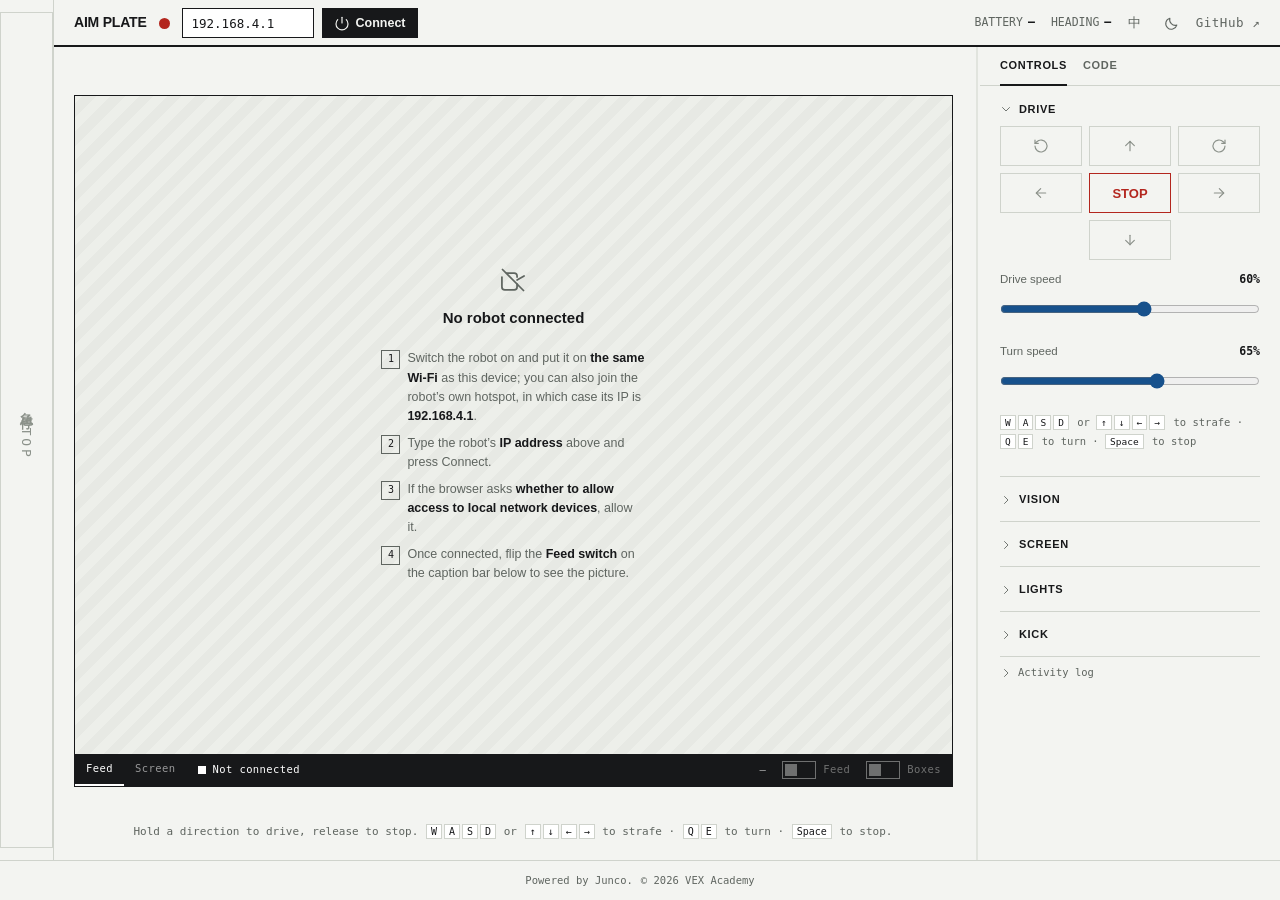
==== commit cfe223e6: "chore: 项目更名为 aim-plate 页面标题与顶栏改为 AIM PLATE，GitHub 链接指向新仓库地址， 删除对应的 i18n 词条；页脚 Powered by 加上作者链接与悬停样式" ====
--- a/index.html
+++ b/index.html
@@ -2,7 +2,7 @@
 <html lang="zh-CN">
 <meta charset="utf-8">
 <meta name="viewport" content="width=device-width, initial-scale=1, viewport-fit=cover">
-<title>AIM 控制台</title>
+<title>AIM PLATE</title>
 <meta name="description" content="浏览器直连 VEX AIM 机器人的局域网控制台，无需服务器。">
 <link rel="icon" href="data:image/svg+xml,<svg xmlns='http://www.w3.org/2000/svg' viewBox='0 0 16 16'><rect width='16' height='16' fill='%23F3F4F1'/><rect x='2.5' y='3.5' width='11' height='8' fill='none' stroke='%2317181A'/><rect x='2.5' y='11.5' width='11' height='2' fill='%2317518C'/></svg>">
 
@@ -61,7 +61,7 @@
 
   <div class="page">
     <header>
-      <span class="title">AIM 控制台</span>
+      <span class="title">AIM PLATE</span>
       <span class="ball" id="stateBall" role="status" title="未连接"><span class="sr" id="stateText">未连接</span></span>
 
       <div class="field">
@@ -80,7 +80,7 @@
       <button class="hbtn" id="langBtn" type="button">EN</button>
       <button class="hbtn" id="themeBtn" type="button">
         <svg class="icon" viewBox="0 0 24 24"><use href="#i-moon" id="themeIcon"/></svg></button>
-      <a class="ghl" href="https://github.com/junco-liu/AIM_Websocket_online"
+      <a class="ghl" href="https://github.com/junco-liu/aim-plate"
          target="_blank" rel="noopener noreferrer">GitHub ↗</a>
     </header>
 
@@ -374,7 +374,7 @@
 
 <footer class="site-footer">
   <div class="footer-line">
-    <span>Powered by Junco.</span>
+    <span>Powered by <a href="https://github.com/junco-liu">Junco</a>.</span>
     <span>© 2026 VEX Academy</span>
   </div>
 </footer>
--- a/css/rail.css
+++ b/css/rail.css
@@ -201,3 +201,12 @@
   align-items: center;
   gap: 8px;
 }
+
+.footer-line a {
+  color: inherit;
+  text-decoration: none;
+}
+
+.footer-line a:hover {
+  text-decoration: underline;
+}
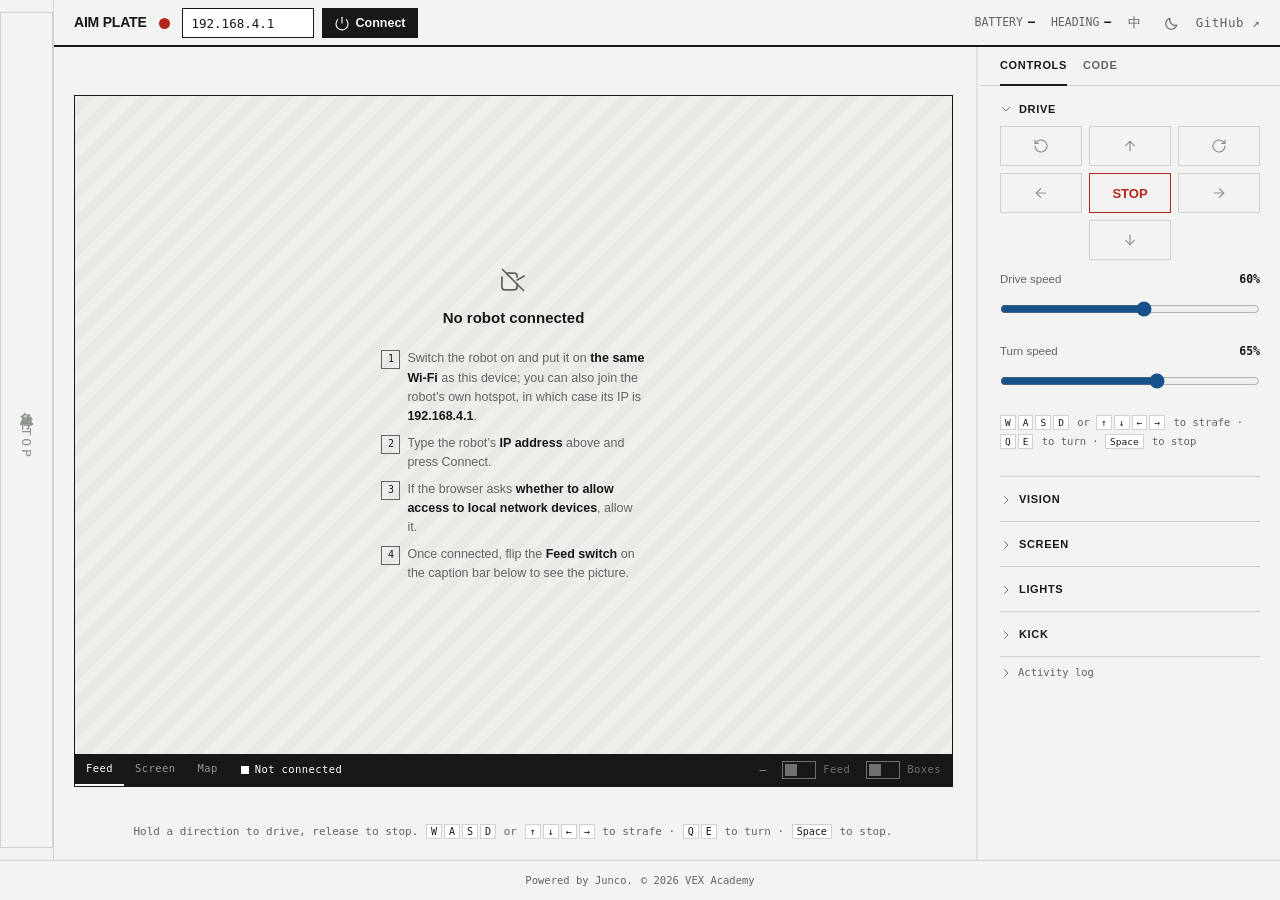
==== commit 8d833982: "feat: 图注条新增地图页，就近调场地尺寸与旋转 - 复用状态包里的 robot_x / robot_y / heading，不占额外通道 - SVG 与视觉标注共用 320×240 viewBox" ====
--- a/index.html
+++ b/index.html
@@ -107,6 +107,8 @@
                 </div>
                 <svg id="vlay" viewBox="0 0 320 240" preserveAspectRatio="xMidYMid meet"
                      aria-hidden="true"></svg>
+                <svg id="mlay" viewBox="0 0 320 240" preserveAspectRatio="xMidYMid meet"
+                     aria-label="场地地图"></svg>
                 <div class="scr">
                   <div class="scrBox">
                     <canvas id="scrCv"></canvas>
@@ -135,10 +137,23 @@
                 <div class="tabs" role="tablist">
                   <button class="tab on" id="tabCam" role="tab" aria-selected="true">画面</button>
                   <button class="tab" id="tabScr" role="tab" aria-selected="false">屏幕</button>
+                  <button class="tab" id="tabMap" role="tab" aria-selected="false">地图</button>
                 </div>
                 <span class="mark"><i></i><span id="capState">未连接</span></span>
                 <span class="sp camOnly" id="capMeta">—</span>
                 <span class="sp" id="scrMeta" hidden>240 × 240 · 可见区 r=120</span>
+                <span class="sp" id="mapMeta" hidden
+                      title="坐标来自里程计，原点是机器人开机的位置，不是场地中心。">—</span>
+                <!-- the map's knobs, on the caption bar beside its readout -->
+                <div class="mapctl">
+                  <button class="mbtn" id="mSize2">2v2</button>
+                  <button class="mbtn on" id="mSize3">3v3</button>
+                  <button class="mbtn" id="mSizeC" aria-expanded="false">自定义</button>
+                  <button class="mbtn" id="mapCcw" aria-label="地图左旋转 90°">
+                    <svg class="icon" viewBox="0 0 24 24"><use href="#i-ccw"/></svg></button>
+                  <button class="mbtn" id="mapCw" aria-label="地图右旋转 90°">
+                    <svg class="icon" viewBox="0 0 24 24"><use href="#i-cw"/></svg></button>
+                </div>
                 <label class="camSwitch camOnly">
                   <input type="checkbox" id="camToggle" class="need" role="switch"
                          disabled aria-label="摄像头画面开关">
@@ -152,6 +167,15 @@
                   <span>标注</span>
                 </label>
               </div>
+              <form class="mpop" id="mapPop" hidden>
+                <label class="mnum"><u>X</u>
+                  <input type="number" id="mapFx" min="100" max="9999" step="1" value="694"
+                         aria-label="场地宽 X（毫米）"></label>
+                <label class="mnum"><u>Y</u>
+                  <input type="number" id="mapFy" min="100" max="9999" step="1" value="925"
+                         aria-label="场地长 Y（毫米）"></label>
+                <button class="mbtn" type="submit">确定</button>
+              </form>
             </div>
           </div>
 
@@ -383,6 +407,7 @@
 <script src="js/core.js"></script>
 <script src="js/screen.js"></script>
 <script src="js/control.js"></script>
+<script src="js/map.js"></script>
 <script src="js/robot.js"></script>
 <script src="js/python.js"></script>
 <script src="js/prefs.js"></script>
--- a/css/plate.css
+++ b/css/plate.css
@@ -26,6 +26,10 @@
 .plateBox {
   border: 1px solid var(--ink);
   width: 100%; max-width: 760px;
+  position: relative;                /* the custom-size sheet hangs off the caption bar */
+  /* it is a grid item, so without this its widest row (the caption bar, once the map's
+     knobs are on it) becomes a floor the whole page has to widen for */
+  min-width: 0;
 }
 .figure { position: relative; aspect-ratio: 4/3; background: var(--plate); overflow: hidden; }
 #view { width: 100%; height: 100%; object-fit: contain; display: block; background: #0d0f0e; }
@@ -41,6 +45,10 @@
   transition: background var(--fast);
 }
 body.streaming .capbar { background: var(--press); }
+/* The map's knobs make this the widest row on the page; letting the bar scroll on its own
+   caps what it can demand, so a narrow window swipes the bar instead of the whole page. */
+.capbar { overflow-x: auto; scrollbar-width: none; }
+.capbar::-webkit-scrollbar { display: none; }
 .capbar .mark { display: flex; align-items: center; gap: 6px; color: #fff; }
 .capbar .mark i { width: 8px; height: 8px; background: currentColor; display: block; }
 body.streaming .capbar .mark i { animation: tick 1.6s steps(2) infinite; }
@@ -226,7 +234,52 @@
 }
 .tab.on { color: #fff; border-bottom-color: #fff; }
 .tab:focus-visible { outline: 2px solid #fff; outline-offset: -2px; }
-body.tab-scr .camOnly { display: none; }
+body.tab-scr .camOnly, body.tab-map .camOnly { display: none; }
+
+/* ── the field map: a third content for the same plate ───
+   Same 320×240 viewBox as the vision overlay, so the browser does the scaling and the
+   strokes can be theme variables rather than canvas colour literals. */
+#mlay { position: absolute; inset: 0; width: 100%; height: 100%; display: none; }
+body.tab-map #mlay { display: block; }
+body.tab-map .ph, body.tab-map #view, body.tab-map #vlay { display: none; }
+#mlay .mfield { fill: none; stroke: var(--ink2); stroke-width: 1.4; }
+#mlay .mgrid  { stroke: var(--rule); stroke-width: .7; }
+#mlay .maxis  { stroke: var(--rule); stroke-width: .7; stroke-dasharray: 3 3; }
+#mlay .mbot   { fill: var(--press); }
+#mlay .mdir   { stroke: var(--press); stroke-width: 2; }
+#mlay .mtag   { font: 500 8px var(--mono); fill: var(--ink); }
+#mlay .mhint  { font: 400 9px var(--mono); fill: var(--ink2); }
+
+/* The knobs ride the caption bar, right of the map's own readout: the bar is already
+   this content's status line, and nothing then covers the field. Bar stock, so they are
+   outlined in the bar's own ink rather than the page's. */
+.mapctl { display: none; align-items: center; gap: 4px; flex: none; }
+body.tab-map .mapctl { display: flex; }
+/* 自定义 is two steps, not two permanent boxes: the numbers drop out of the bar in a
+   little sheet, get confirmed, and are gone again. Same stock as the bar, so it reads as
+   part of it rather than as a page dialog. */
+.mpop { position: absolute; right: 11px; top: 100%; z-index: 5;
+  display: flex; align-items: center; gap: 5px; padding: 6px 7px;
+  background: var(--cap-bg); border: 1px solid #ffffff2e; border-top: 0; }
+.mpop[hidden] { display: none; }
+#mapMeta { min-width: 0; overflow: hidden; text-overflow: ellipsis; white-space: nowrap; }
+.mbtn {
+  appearance: none; cursor: pointer; height: 20px; padding: 0 6px; flex: none;
+  display: inline-flex; align-items: center; gap: 3px;
+  background: transparent; border: 1px solid #ffffff59; color: #fff;
+  font: 400 10px/1 var(--mono);
+}
+.mbtn.on { background: #fff; border-color: #fff; color: var(--cap-bg); }
+.mbtn:disabled { color: #ffffff59; cursor: not-allowed; }
+.mbtn .icon { width: 11px; height: 11px; }
+.mbtn:focus-visible { outline: 2px solid #fff; outline-offset: 1px; }
+.mnum { display: inline-flex; align-items: center; gap: 3px; height: 20px; padding: 0 4px;
+  border: 1px solid #ffffff59; }
+.mnum u { text-decoration: none; font: 400 9px/1 var(--mono); color: #ffffffa8; }
+.mnum input { width: 38px; height: 100%; padding: 0; border: 0; background: transparent;
+  color: #fff; font: 400 10px/1 var(--mono); }
+.mnum input:focus-visible { outline: none; }
+.mnum:focus-within { border-color: #fff; }
 
 .scr { position: absolute; inset: 0; display: none; place-items: center; }
 body.tab-scr .scr { display: grid; }
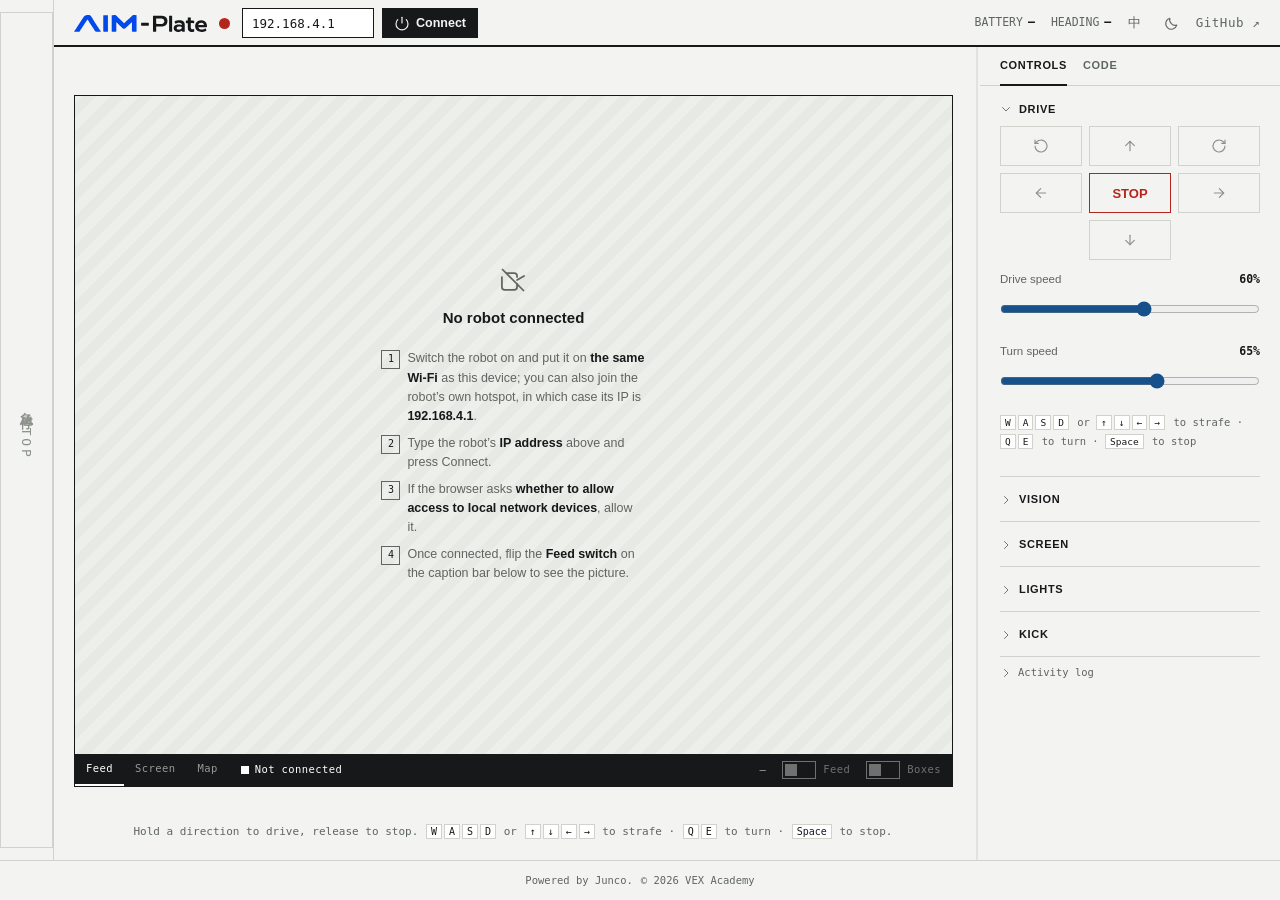
==== commit 572c5ced: "feat: 页面与文档换上 AIM-Plate 字标，字标可点 原图 AIM-Plate.svg 的底是不透明的 #fefefe，直接用会在暗色下变成一个白盒子， 所以裁出两个只有字形的版本：view" ====
--- a/index.html
+++ b/index.html
@@ -61,7 +61,8 @@
 
   <div class="page">
     <header>
-      <span class="title">AIM PLATE</span>
+      <a class="title" href="https://vexaim.cc.cd/"
+         target="_blank" rel="noopener noreferrer" aria-label="AIM-Plate"></a>
       <span class="ball" id="stateBall" role="status" title="未连接"><span class="sr" id="stateText">未连接</span></span>
 
       <div class="field">
@@ -278,13 +279,13 @@
               <button class="btn" id="fit">复位</button>
             </div>
             <input type="file" id="file" accept="image/*" hidden>
-            <div class="meter">
-              <div class="lab"><label for="nCol">颜色数</label><b id="nColv">8</b></div>
-              <input type="range" id="nCol" min="2" max="32" step="1" value="8">
-            </div>
-            <div class="meter">
-              <div class="lab"><label for="zoom">缩放</label><b id="zoomv">100%</b></div>
-              <input type="range" id="zoom" min="100" max="400" step="5" value="100">
+            <!-- typed boxes, like the map's custom size: the exact number is the point,
+                 and zoom has the wheel for the coarse pass -->
+            <div class="numRow">
+              <label class="rnum"><span>颜色数</span>
+                <input type="number" id="nCol" min="2" max="32" step="1" value="8"></label>
+              <label class="rnum"><span>缩放</span>
+                <input type="number" id="zoom" min="100" max="400" step="1" value="100"><u>%</u></label>
             </div>
             <p class="cost" id="cost">选一张图片。拖动图版可平移。</p>
             <div class="row2">
@@ -300,14 +301,17 @@
               <button class="segb" data-look="2">向右</button>
             </div>
             <div class="emos" id="emos"></div>
-            <button class="btn need" id="emoOff" disabled style="width:100%;margin-top:7px">隐藏表情</button>
+            <!-- not .need: the emoji also sits on this page, so hiding it is worth doing
+                 offline. Disabled only when there is no emoji to hide. -->
+            <button class="btn" id="emoOff" disabled style="width:100%;margin-top:7px">隐藏表情</button>
             <p class="keys" data-i18n-html="keys-emoji">表情盖在绘制内容之上。画笔、图片、清屏会先自动隐藏表情，
               否则命令发出去了屏幕也不动。</p>
           </div>
 
           <div class="row2" style="margin-top:11px">
             <input type="color" id="bgColor" value="#000000" aria-label="背景色">
-            <button class="btn need" id="scrClear" disabled>清屏</button>
+            <!-- not .need: 清屏 wipes the plate here as well as the robot's screen -->
+            <button class="btn" id="scrClear">清屏</button>
           </div>
 
           <p class="cost" id="scrProg" role="status" hidden></p>
--- a/css/header.css
+++ b/css/header.css
@@ -5,7 +5,17 @@
   border-bottom: 2px solid var(--ink);
   flex-wrap: wrap;
 }
-.title { font-size: 15px; font-weight: 650; letter-spacing: -.015em; }
+/* The name is a wordmark now, so it is a box, not a word — the accessible name moves
+   to aria-label. Two files rather than one file recoloured by CSS: the blue half has to
+   lift in dark mode too, #0249eb sits at 1.9:1 on the dark stock, same reason --press
+   gets lifted. Not prefers-color-scheme inside the SVG either — that would follow the
+   system while the page follows data-theme, and the two disagree the moment someone
+   picks a side. */
+.title { display: block; width: 149px; height: 19px; flex: none;
+  background: url(../images/wordmark.svg) no-repeat center/contain;
+  transition: opacity var(--fast); }
+.title:hover { opacity: .72; }
+:root[data-theme="dark"] .title { background-image: url(../images/wordmark-dark.svg); }
 /* The link's state is a colour, not a word: red while there is no link, the press blue
    blinking (the caption bar's own tick) while it tries, green once it is up. The word
    itself stays in the markup for screen readers and rides the ball's tooltip. */
--- a/css/rail.css
+++ b/css/rail.css
@@ -154,6 +154,20 @@
   font-variant-numeric: tabular-nums; }
 .meter input { width: 100%; margin: 0; height: 32px; accent-color: var(--press); }
 
+/* Colours and zoom are numbers you know, not feels you hunt for: same two-step shape as
+   the map's custom size — a label, a box you type in, a unit. */
+.numRow { display: flex; gap: 7px; margin-top: 11px; }
+.rnum { flex: 1; min-width: 0; display: flex; align-items: center; gap: 5px;
+  height: var(--tap); padding: 0 9px;
+  background: var(--field); border: 1px solid var(--ink);
+  font-size: 11.5px; color: var(--ink2); }
+.rnum input { flex: 1; min-width: 0; width: 100%; height: 100%; padding: 0;
+  border: 0; background: transparent; color: var(--ink);
+  font: 550 13px/1 var(--mono); font-variant-numeric: tabular-nums; }
+.rnum input:focus-visible { outline: none; }
+.rnum:focus-within { box-shadow: inset 0 -2px 0 var(--press); }
+.rnum u { text-decoration: none; font: 400 11px/1 var(--mono); }
+
 .lightRow { display: flex; gap: 7px; align-items: center; }
 select {
   flex: 1; min-width: 0; height: var(--tap); padding: 0 9px;
--- a/css/responsive.css
+++ b/css/responsive.css
@@ -45,7 +45,7 @@
   header .btn { height: 30px; padding: 0 11px; font-size: 12.5px; }
   header input[type=text] { height: 30px; width: 132px; padding: 0 9px; font-size: 12.5px; }
   .host { font-size: 12.5px; }        /* it stands in the input's place — same size as it */
-  .title { font-size: 14px; }
+  .title { width: 133px; height: 17px; }
   .readout { gap: var(--s4); }
   .readout .m { font-size: 11.5px; }
   .page, .cols, .plateWrap { min-height: 0; }
